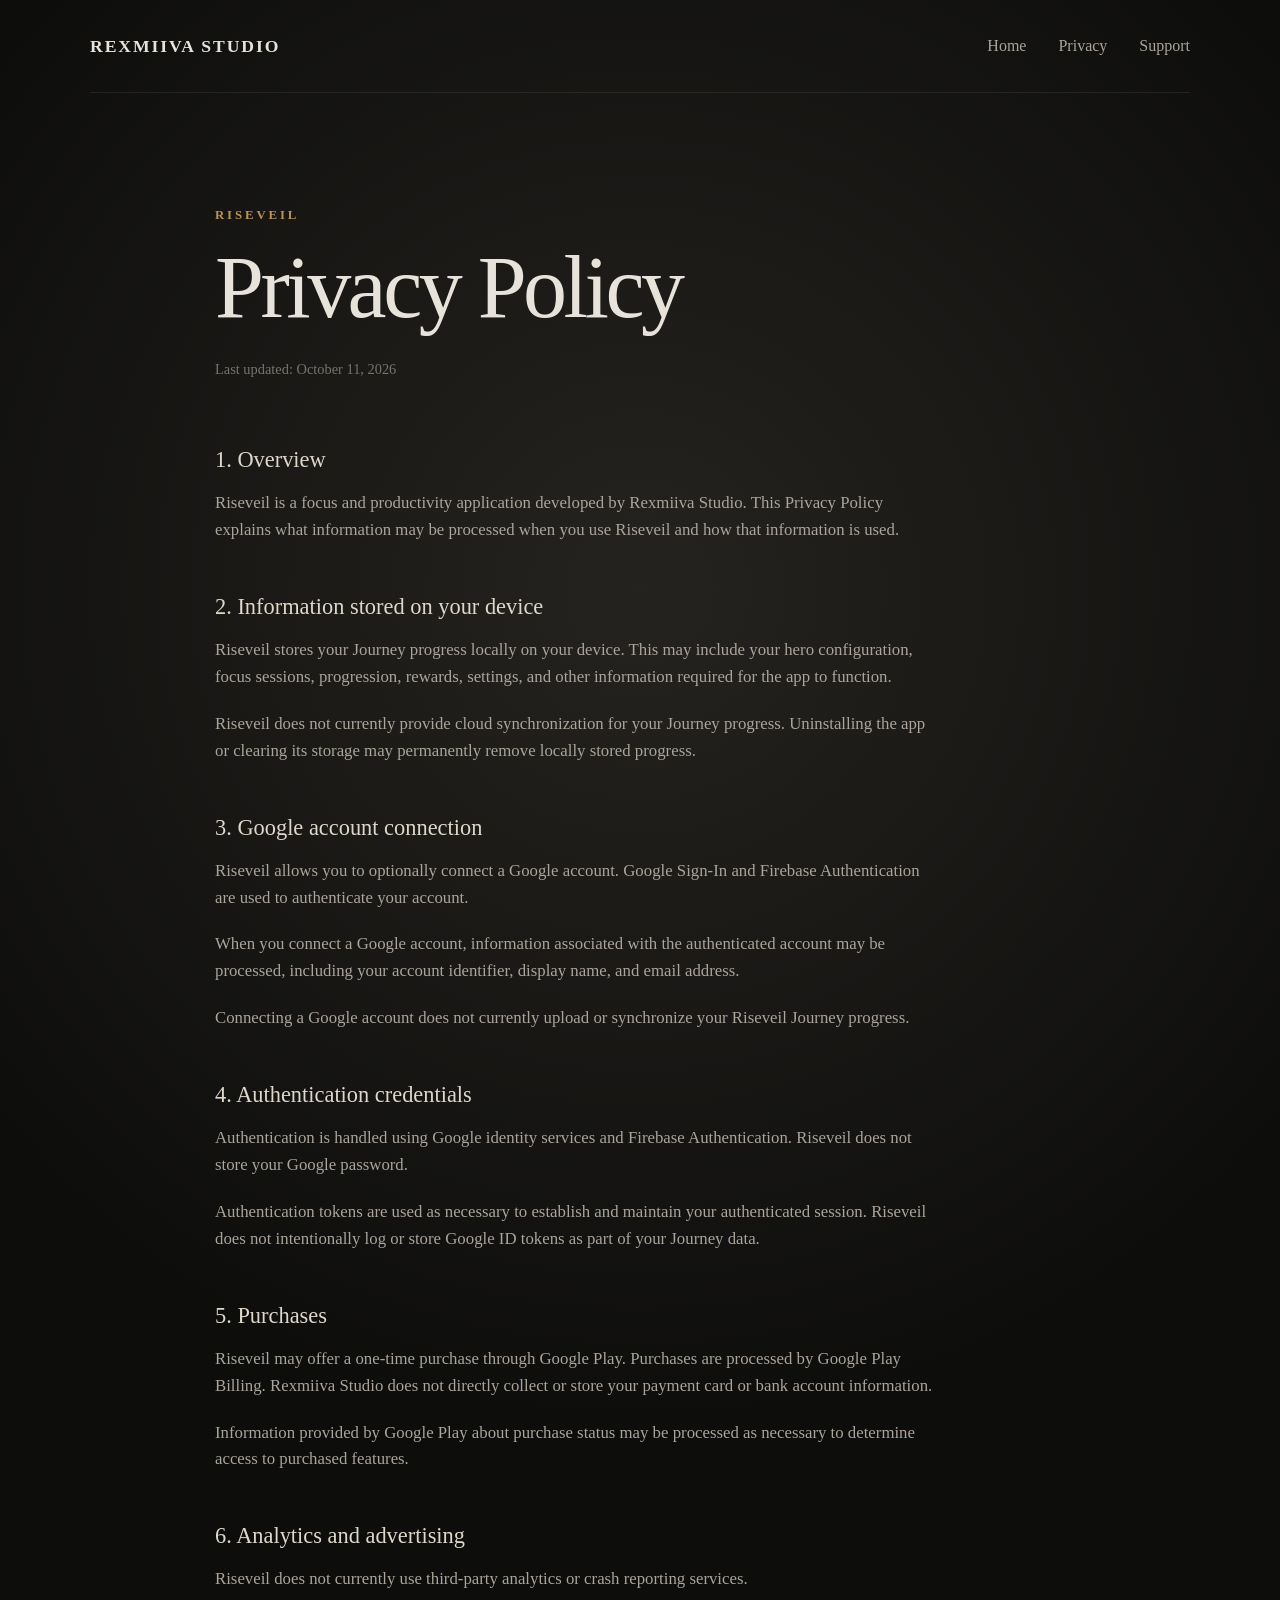
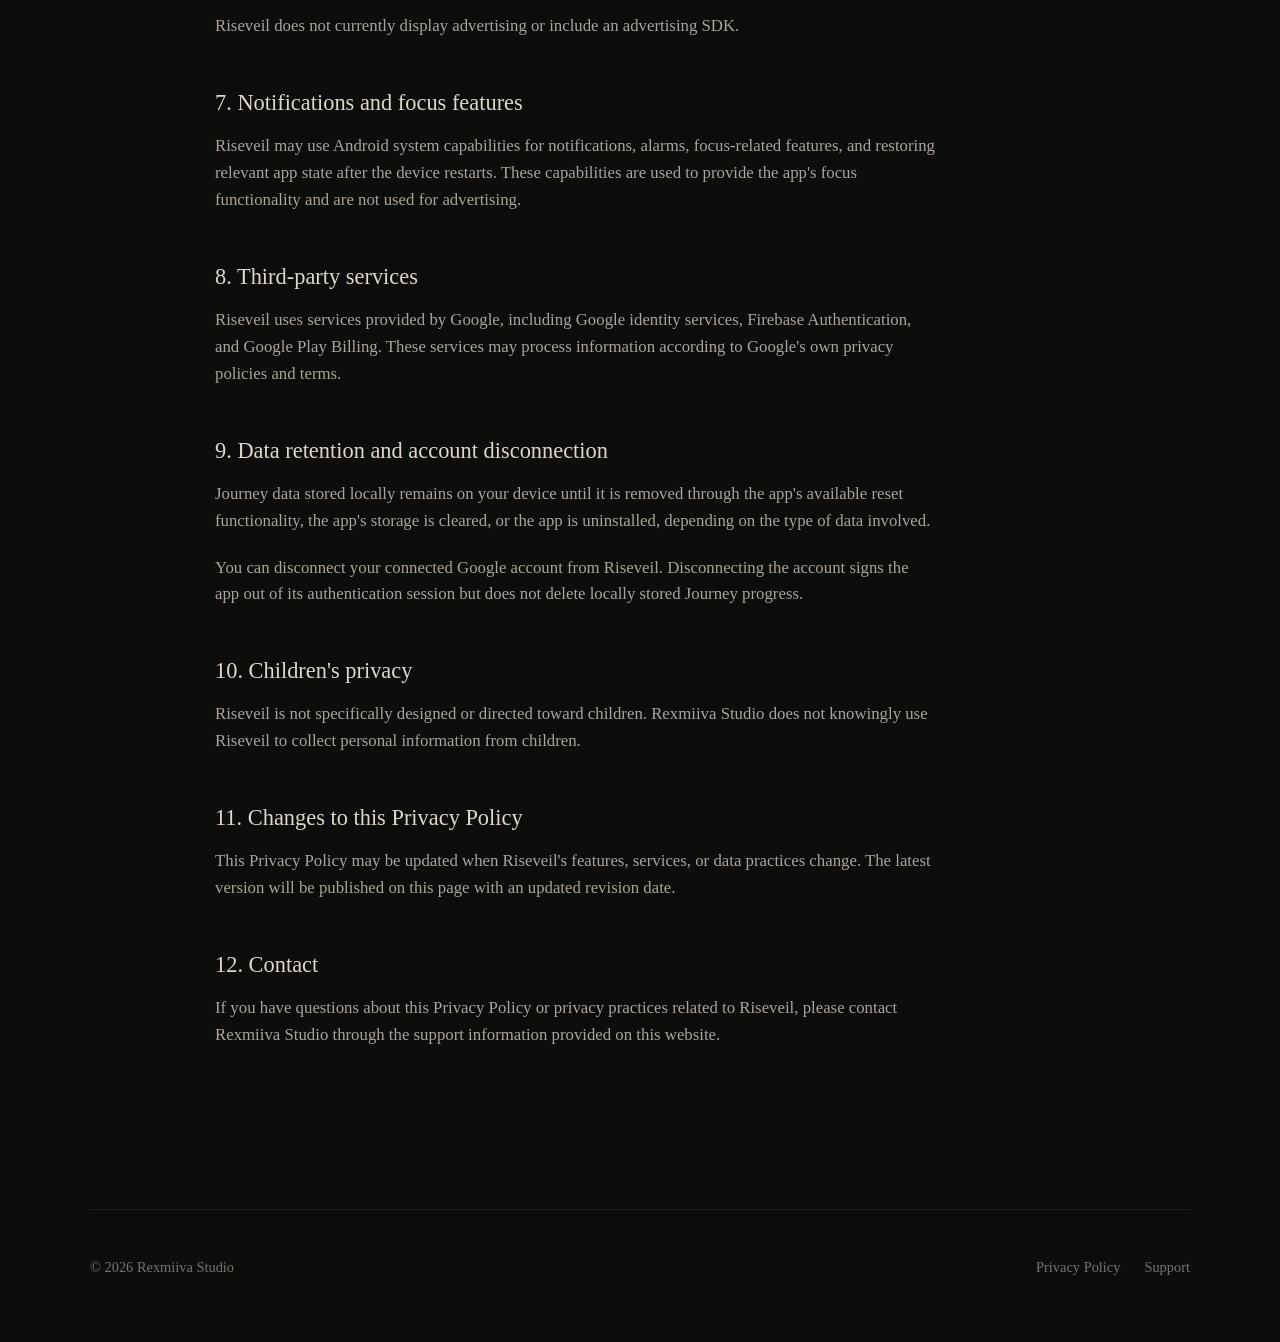
==== privacy/index.html @ 45bcc786 "feat: create Rexmiiva Studio website" ====
<!doctype html>
<html lang="en">
  <head>
    <meta charset="UTF-8" />
    <meta name="viewport" content="width=device-width, initial-scale=1.0" />

    <meta
      name="description"
      content="Privacy Policy for Riseveil by Rexmiiva Studio."
    />

    <title>Privacy Policy | Rexmiiva Studio</title>

    <link rel="stylesheet" href="../css/style.css" />
  </head>

  <body>
    <header>
      <a href="../">Rexmiiva Studio</a>

      <nav aria-label="Main navigation">
        <a href="../">Home</a>
        <a href="./" aria-current="page">Privacy</a>
        <a href="../support/">Support</a>
      </nav>
    </header>

    <main class="legal-page">
      <article>
        <p class="eyebrow">Riseveil</p>

        <h1>Privacy Policy</h1>

        <p class="legal-updated">Last updated: October 11, 2026</p>

        <div class="legal-content">
          <section>
            <h2>1. Overview</h2>

            <p>
              Riseveil is a focus and productivity application developed by
              Rexmiiva Studio. This Privacy Policy explains what information may
              be processed when you use Riseveil and how that information is
              used.
            </p>
          </section>

          <section>
            <h2>2. Information stored on your device</h2>

            <p>
              Riseveil stores your Journey progress locally on your device. This
              may include your hero configuration, focus sessions, progression,
              rewards, settings, and other information required for the app to
              function.
            </p>

            <p>
              Riseveil does not currently provide cloud synchronization for your
              Journey progress. Uninstalling the app or clearing its storage may
              permanently remove locally stored progress.
            </p>
          </section>

          <section>
            <h2>3. Google account connection</h2>

            <p>
              Riseveil allows you to optionally connect a Google account. Google
              Sign-In and Firebase Authentication are used to authenticate your
              account.
            </p>

            <p>
              When you connect a Google account, information associated with the
              authenticated account may be processed, including your account
              identifier, display name, and email address.
            </p>

            <p>
              Connecting a Google account does not currently upload or
              synchronize your Riseveil Journey progress.
            </p>
          </section>

          <section>
            <h2>4. Authentication credentials</h2>

            <p>
              Authentication is handled using Google identity services and
              Firebase Authentication. Riseveil does not store your Google
              password.
            </p>

            <p>
              Authentication tokens are used as necessary to establish and
              maintain your authenticated session. Riseveil does not
              intentionally log or store Google ID tokens as part of your
              Journey data.
            </p>
          </section>

          <section>
            <h2>5. Purchases</h2>

            <p>
              Riseveil may offer a one-time purchase through Google Play.
              Purchases are processed by Google Play Billing. Rexmiiva Studio
              does not directly collect or store your payment card or bank
              account information.
            </p>

            <p>
              Information provided by Google Play about purchase status may be
              processed as necessary to determine access to purchased features.
            </p>
          </section>

          <section>
            <h2>6. Analytics and advertising</h2>

            <p>
              Riseveil does not currently use third-party analytics or crash
              reporting services.
            </p>

            <p>
              Riseveil does not currently display advertising or include an
              advertising SDK.
            </p>
          </section>

          <section>
            <h2>7. Notifications and focus features</h2>

            <p>
              Riseveil may use Android system capabilities for notifications,
              alarms, focus-related features, and restoring relevant app state
              after the device restarts. These capabilities are used to provide
              the app's focus functionality and are not used for advertising.
            </p>
          </section>

          <section>
            <h2>8. Third-party services</h2>

            <p>
              Riseveil uses services provided by Google, including Google
              identity services, Firebase Authentication, and Google Play
              Billing. These services may process information according to
              Google's own privacy policies and terms.
            </p>
          </section>

          <section>
            <h2>9. Data retention and account disconnection</h2>

            <p>
              Journey data stored locally remains on your device until it is
              removed through the app's available reset functionality, the app's
              storage is cleared, or the app is uninstalled, depending on the
              type of data involved.
            </p>

            <p>
              You can disconnect your connected Google account from Riseveil.
              Disconnecting the account signs the app out of its authentication
              session but does not delete locally stored Journey progress.
            </p>
          </section>

          <section>
            <h2>10. Children's privacy</h2>

            <p>
              Riseveil is not specifically designed or directed toward children.
              Rexmiiva Studio does not knowingly use Riseveil to collect
              personal information from children.
            </p>
          </section>

          <section>
            <h2>11. Changes to this Privacy Policy</h2>

            <p>
              This Privacy Policy may be updated when Riseveil's features,
              services, or data practices change. The latest version will be
              published on this page with an updated revision date.
            </p>
          </section>

          <section>
            <h2>12. Contact</h2>

            <p>
              If you have questions about this Privacy Policy or privacy
              practices related to Riseveil, please contact Rexmiiva Studio
              through the support information provided on this website.
            </p>
          </section>
        </div>
      </article>
    </main>

    <footer>
      <p>&copy; 2026 Rexmiiva Studio</p>

      <nav aria-label="Footer navigation">
        <a href="./">Privacy Policy</a>
        <a href="../support/">Support</a>
      </nav>
    </footer>
  </body>
</html>
---- css/style.css ----
/* ---------- Base ---------- */

* {
  box-sizing: border-box;
}

html {
  scroll-behavior: smooth;
}

body {
  margin: 0;
  min-height: 100vh;

  font-family: Georgia, "Times New Roman", serif;
  color: #e8e3da;
  background:
    radial-gradient(circle at 50% 20%, #25231f 0%, transparent 35%),
    #0d0d0c;

  line-height: 1.6;
}

a {
  color: inherit;
  text-decoration: none;
}

a:hover {
  color: #d2ad68;
}


/* ---------- Header ---------- */

header {
  width: min(1100px, 90%);
  margin: 0 auto;
  padding: 2rem 0;

  display: flex;
  justify-content: space-between;
  align-items: center;

  border-bottom: 1px solid rgba(255, 255, 255, 0.08);
}

header > a {
  font-size: 1.1rem;
  font-weight: bold;
  letter-spacing: 0.12rem;
  text-transform: uppercase;
}

header nav {
  display: flex;
  gap: 2rem;
}

header nav a {
  color: #aaa49a;
  transition: color 0.2s ease;
}


/* ---------- Main ---------- */

main {
  width: min(1100px, 90%);
  margin: 0 auto;
}


/* ---------- Headings ---------- */

h1,
h2 {
  margin: 0;

  line-height: 1.05;
  font-weight: normal;
}

h1 {
  max-width: 850px;
  font-size: clamp(3.5rem, 9vw, 7.5rem);
  letter-spacing: -0.04em;
}

h2 {
  font-size: clamp(3rem, 7vw, 6rem);
}


/* ---------- Home ---------- */

.home-page > section {
  min-height: 70vh;

  display: flex;
  flex-direction: column;
  justify-content: center;

  padding: 5rem 0;
}

.home-page > section:first-child {
  max-width: 800px;
}

.home-page > section > p:first-child {
  margin-bottom: 0.5rem;

  color: #b99455;

  font-size: 0.8rem;
  font-weight: bold;
  letter-spacing: 0.18rem;
  text-transform: uppercase;
}

.home-page > section > p:not(:first-child) {
  max-width: 650px;
  margin-top: 2rem;

  color: #aaa49a;
  font-size: 1.1rem;
}


/* ---------- Riseveil ---------- */

.home-page > section:nth-child(2) {
  min-height: 65vh;

  border-top: 1px solid rgba(255, 255, 255, 0.08);
}

.home-page > section:nth-child(2) h2 {
  color: #ded7ca;
}


/* ---------- Legal pages ---------- */

.legal-page {
  width: min(850px, 90%);
}

.legal-page article {
  padding: 7rem 0;
}

.legal-page .eyebrow {
  margin: 0 0 1rem;

  color: #b99455;

  font-size: 0.8rem;
  font-weight: bold;
  letter-spacing: 0.18rem;
  text-transform: uppercase;
}

.legal-page h1 {
  font-size: clamp(3rem, 7vw, 5.5rem);
}

.legal-updated {
  margin-top: 1.5rem;

  color: #77736c;
  font-size: 0.9rem;
}

.legal-content {
  max-width: 720px;
  margin-top: 4rem;

  color: #aaa49a;
  font-size: 1.05rem;
}

.legal-content section {
  display: block;

  min-height: auto;
  margin: 0 0 3rem;
  padding: 0;

  border: 0;
}

.legal-content h2 {
  margin: 0 0 1rem;

  color: #ded7ca;

  font-size: 1.4rem;
  line-height: 1.3;
}

.legal-content p {
  max-width: none;
  margin: 0 0 1.25rem;

  color: #aaa49a;
  font-size: 1.05rem;
}


/* ---------- Support ---------- */

.support-page {
  width: min(850px, 90%);
}

.support-hero {
  padding: 7rem 0 5rem;
}

.support-hero .eyebrow {
  margin: 0 0 1rem;

  color: #b99455;

  font-size: 0.8rem;
  font-weight: bold;
  letter-spacing: 0.18rem;
  text-transform: uppercase;
}

.support-hero h1 {
  font-size: clamp(3rem, 7vw, 5.5rem);
}

.support-intro {
  max-width: 650px;
  margin: 1.5rem 0 0;

  color: #aaa49a;
  font-size: 1.1rem;
}

.support-content {
  max-width: 720px;
  padding-bottom: 7rem;
}

.support-item {
  padding: 2rem 0;

  border-top: 1px solid rgba(255, 255, 255, 0.08);
}

.support-item h2 {
  margin: 0 0 1rem;

  color: #ded7ca;

  font-size: 1.4rem;
  line-height: 1.3;
}

.support-item p {
  margin: 0;

  color: #aaa49a;
  font-size: 1.05rem;
}

.support-item p + p {
  margin-top: 1rem;
}

.support-item a {
  color: #d2ad68;

  text-decoration: underline;
  text-decoration-color: rgba(210, 173, 104, 0.4);
  text-underline-offset: 0.2rem;

  transition:
    color 0.2s ease,
    text-decoration-color 0.2s ease;
}

.support-item a:hover {
  color: #e5c78e;
  text-decoration-color: currentColor;
}


/* ---------- Footer ---------- */

footer {
  width: min(1100px, 90%);
  margin: 0 auto;
  padding: 2rem 0 3rem;

  display: flex;
  justify-content: space-between;
  align-items: center;

  color: #77736c;
  font-size: 0.9rem;

  border-top: 1px solid rgba(255, 255, 255, 0.08);
}

footer nav {
  display: flex;
  gap: 1.5rem;
}

footer a {
  transition: color 0.2s ease;
}


/* ---------- Mobile ---------- */

@media (max-width: 650px) {
  header {
    align-items: flex-start;
    gap: 1.5rem;
  }

  header nav {
    gap: 1rem;
  }

  .home-page > section {
    min-height: 65vh;
    padding: 4rem 0;
  }

  .legal-page article {
    padding: 4rem 0;
  }

  .legal-content {
    margin-top: 3rem;
  }

  .support-hero {
    padding: 4rem 0 3rem;
  }

  .support-content {
    padding-bottom: 4rem;
  }

  h1 {
    font-size: clamp(3rem, 16vw, 5rem);
  }

  .legal-page h1,
  .support-hero h1 {
    font-size: clamp(2.75rem, 14vw, 4.5rem);
  }

  footer {
    flex-direction: column;
    align-items: flex-start;
    gap: 1rem;
  }
}
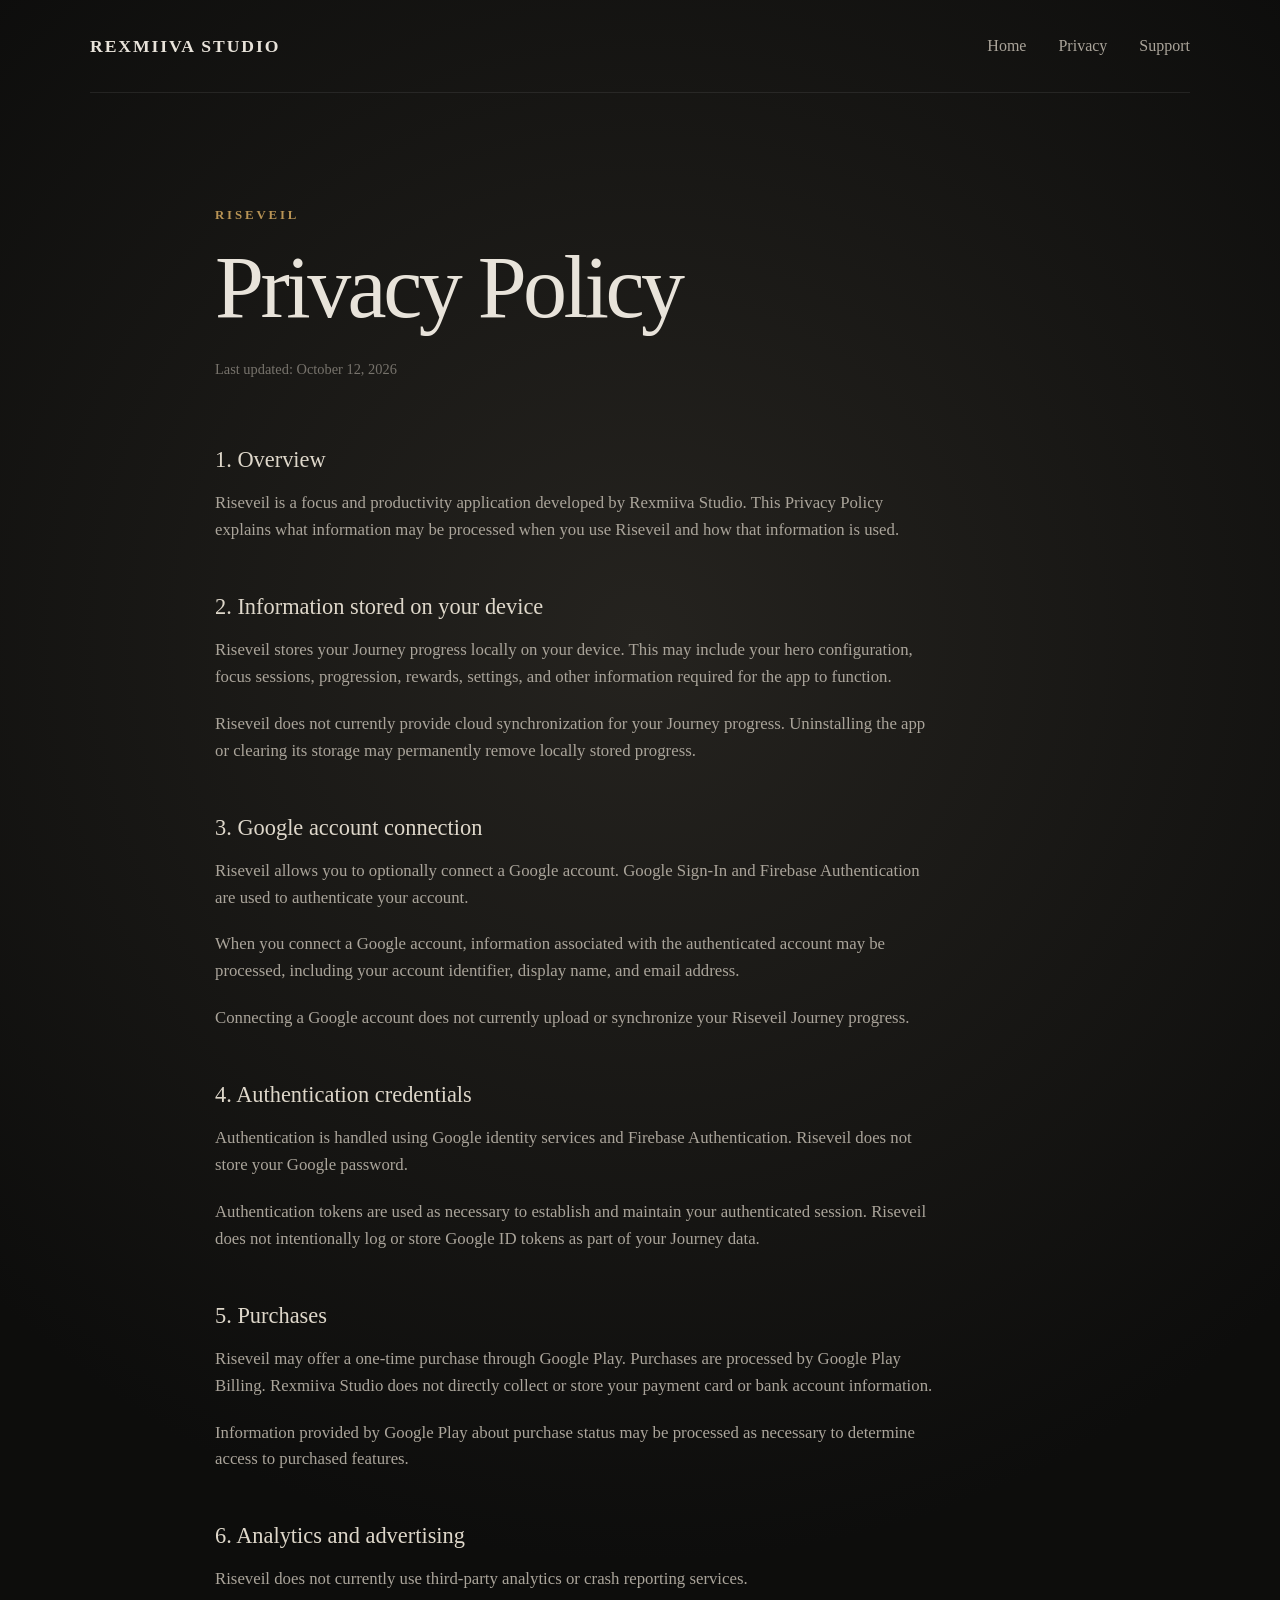
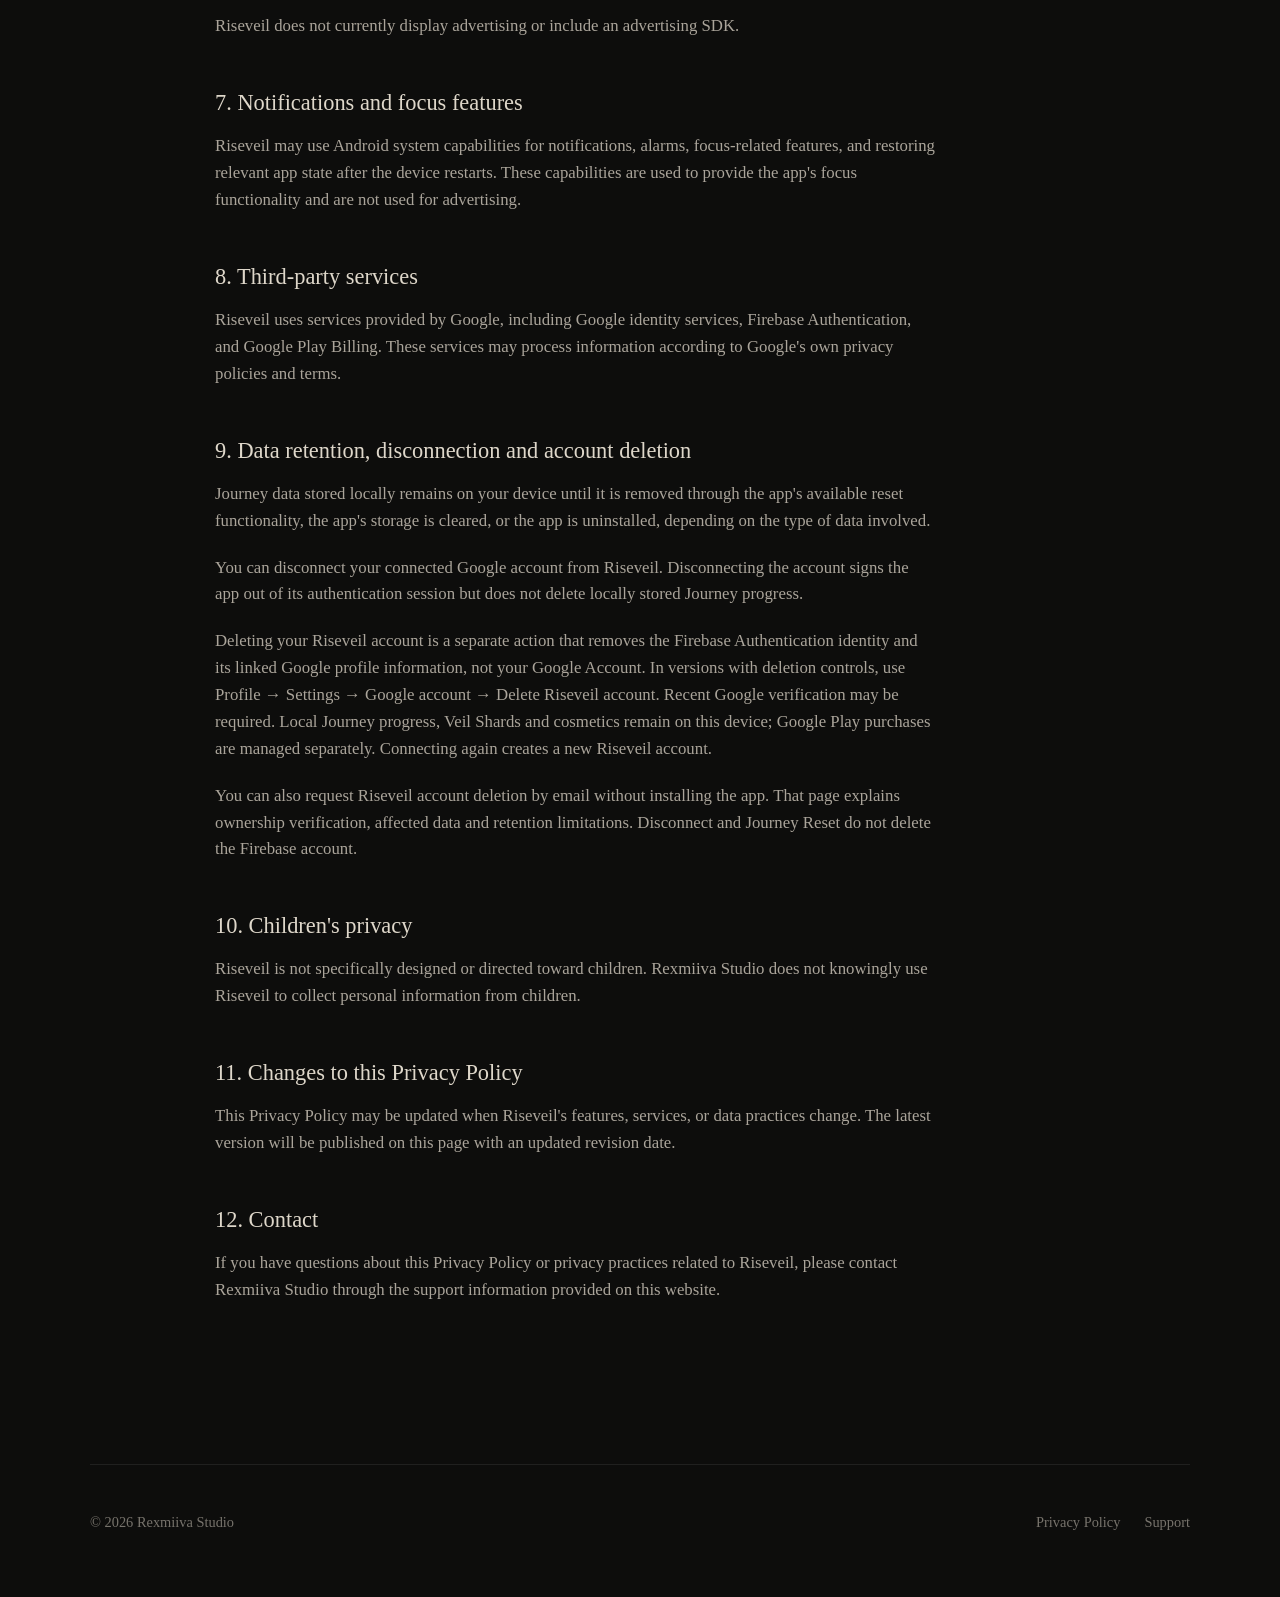
==== commit 2bd1da90: "feat: add account deletion information" ====
--- a/privacy/index.html
+++ b/privacy/index.html
@@ -31,7 +31,7 @@
 
         <h1>Privacy Policy</h1>
 
-        <p class="legal-updated">Last updated: October 11, 2026</p>
+        <p class="legal-updated">Last updated: October 12, 2026</p>
 
         <div class="legal-content">
           <section>
@@ -153,7 +153,7 @@
           </section>
 
           <section>
-            <h2>9. Data retention and account disconnection</h2>
+            <h2>9. Data retention, disconnection and account deletion</h2>
 
             <p>
               Journey data stored locally remains on your device until it is
@@ -166,6 +166,24 @@
               You can disconnect your connected Google account from Riseveil.
               Disconnecting the account signs the app out of its authentication
               session but does not delete locally stored Journey progress.
+            </p>
+
+            <p>
+              Deleting your Riseveil account is a separate action that removes
+              the Firebase Authentication identity and its linked Google profile
+              information, not your Google Account. In versions with deletion
+              controls, use Profile → Settings → Google account → Delete Riseveil
+              account. Recent Google verification may be required. Local Journey
+              progress, Veil Shards and cosmetics remain on this device; Google
+              Play purchases are managed separately. Connecting again creates a
+              new Riseveil account.
+            </p>
+
+            <p>
+              You can also <a href="../account-deletion/">request Riseveil account deletion</a>
+              by email without installing the app. That page explains ownership
+              verification, affected data and retention limitations. Disconnect
+              and Journey Reset do not delete the Firebase account.
             </p>
           </section>
 
